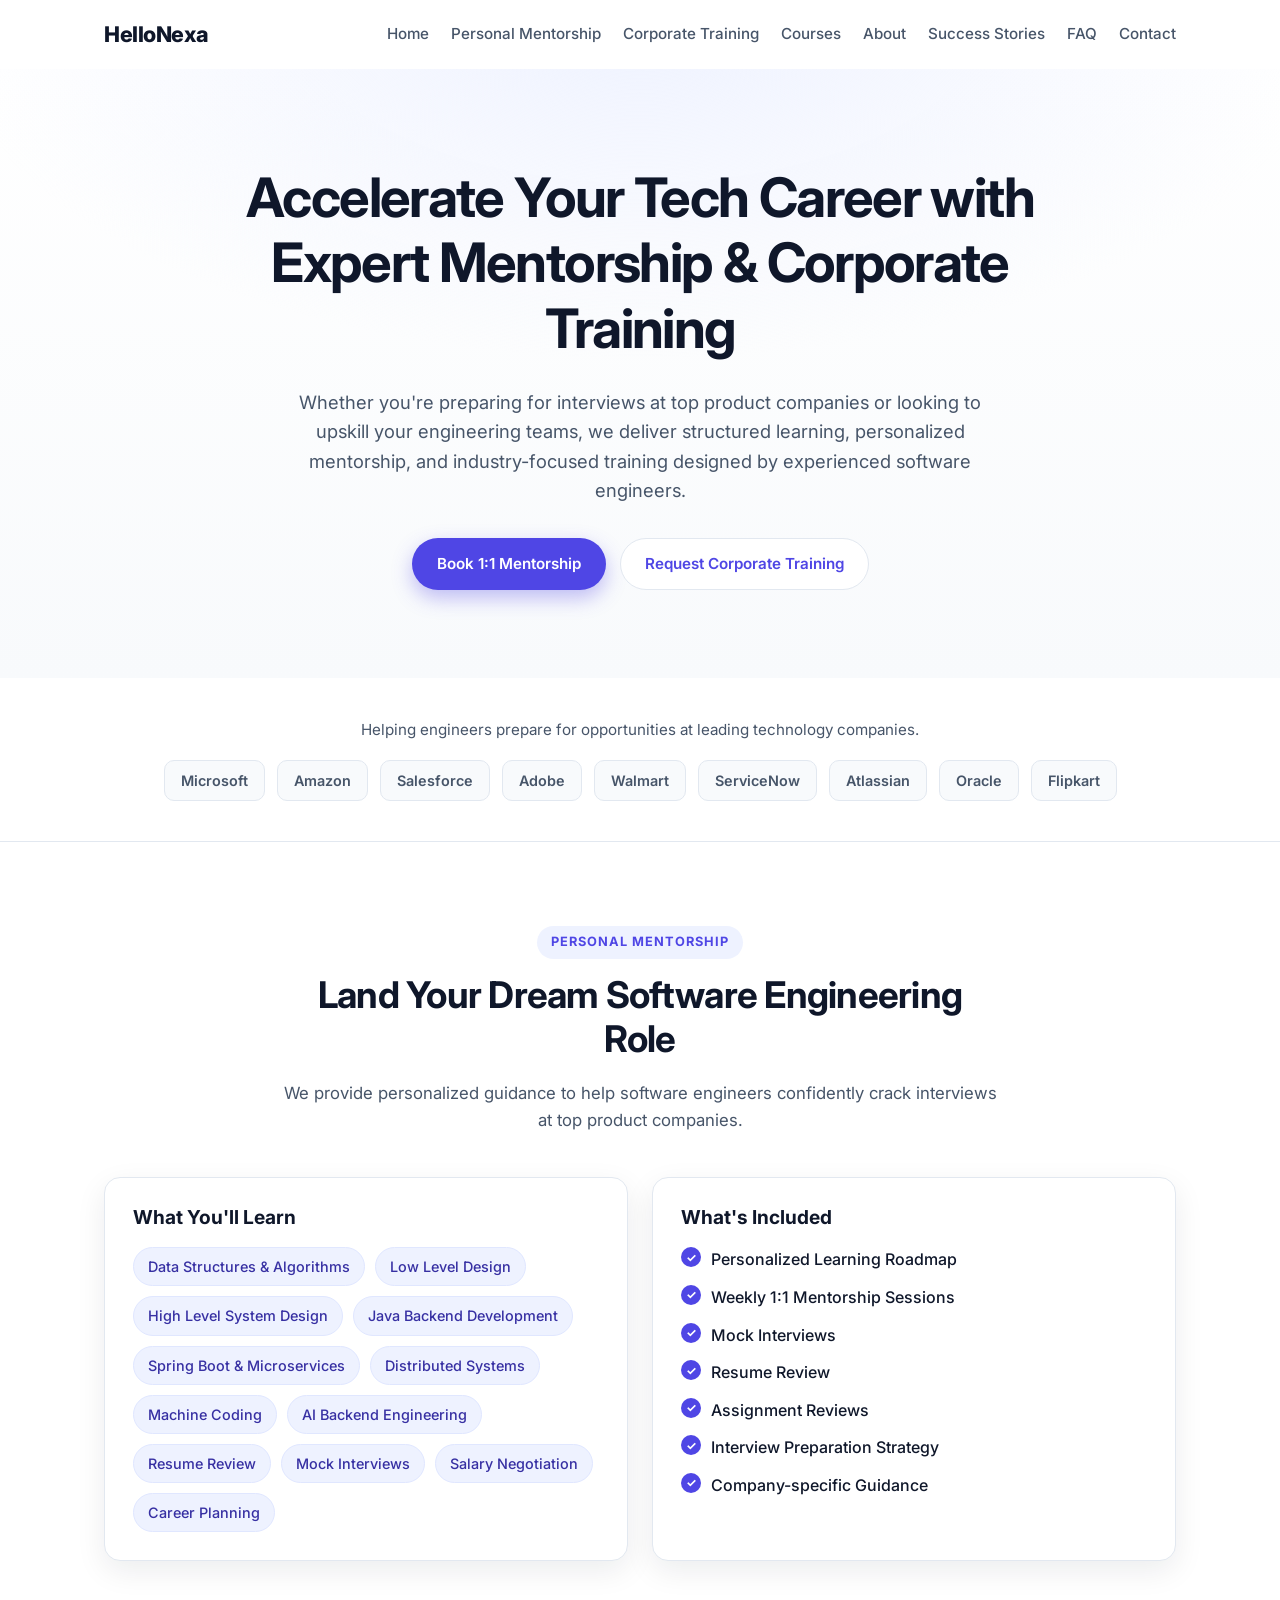
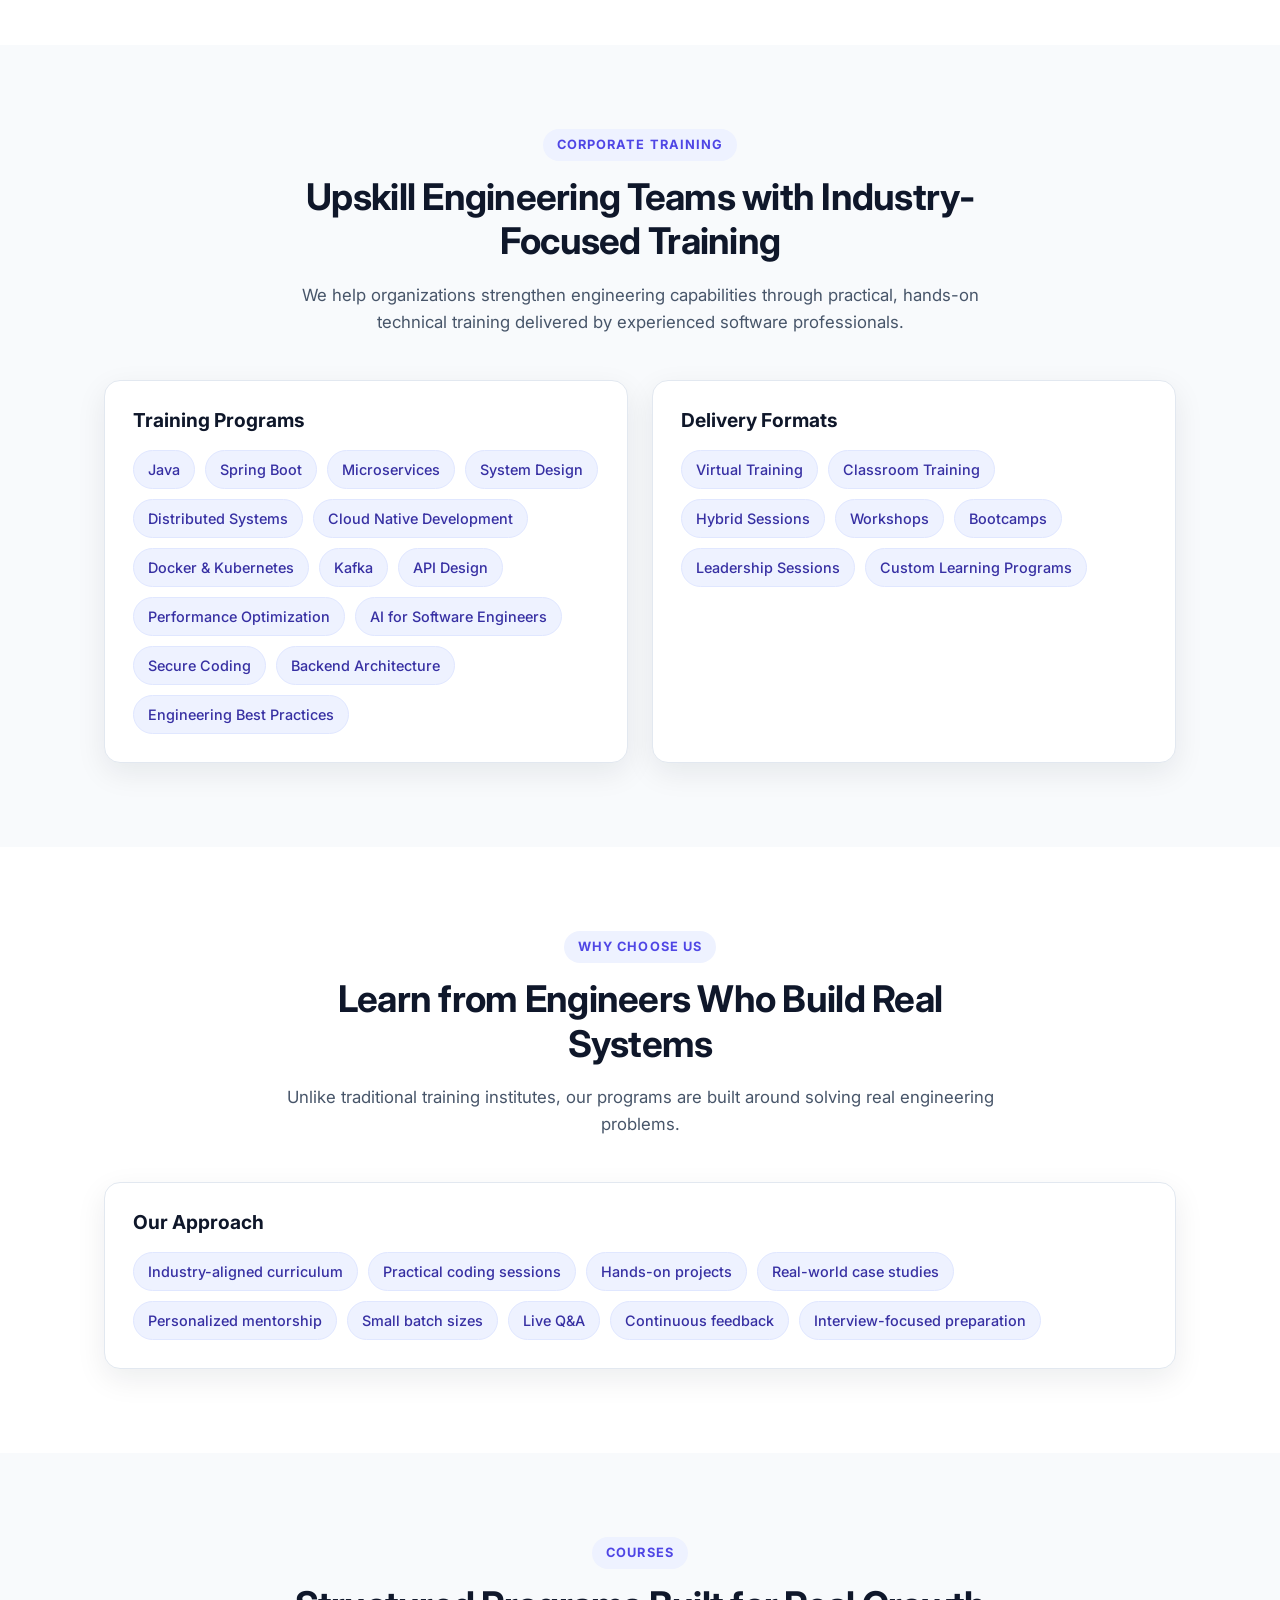
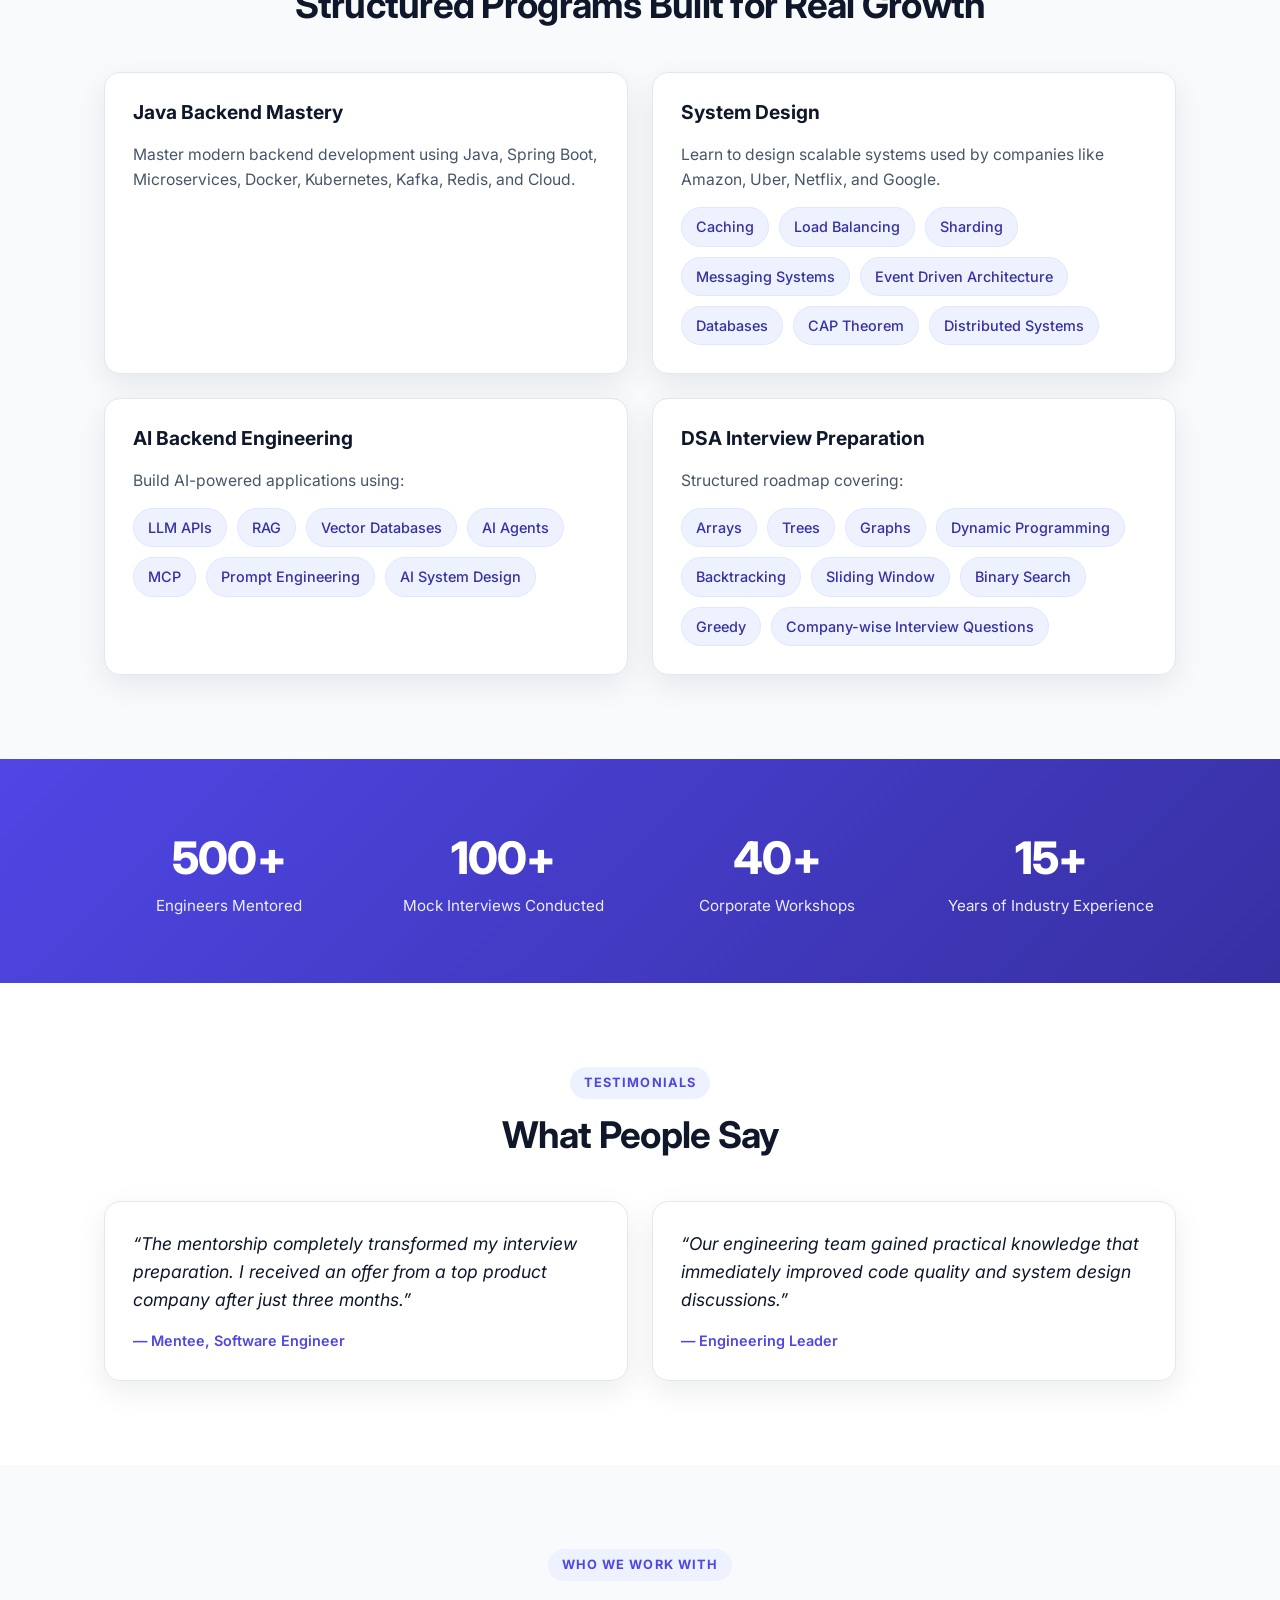
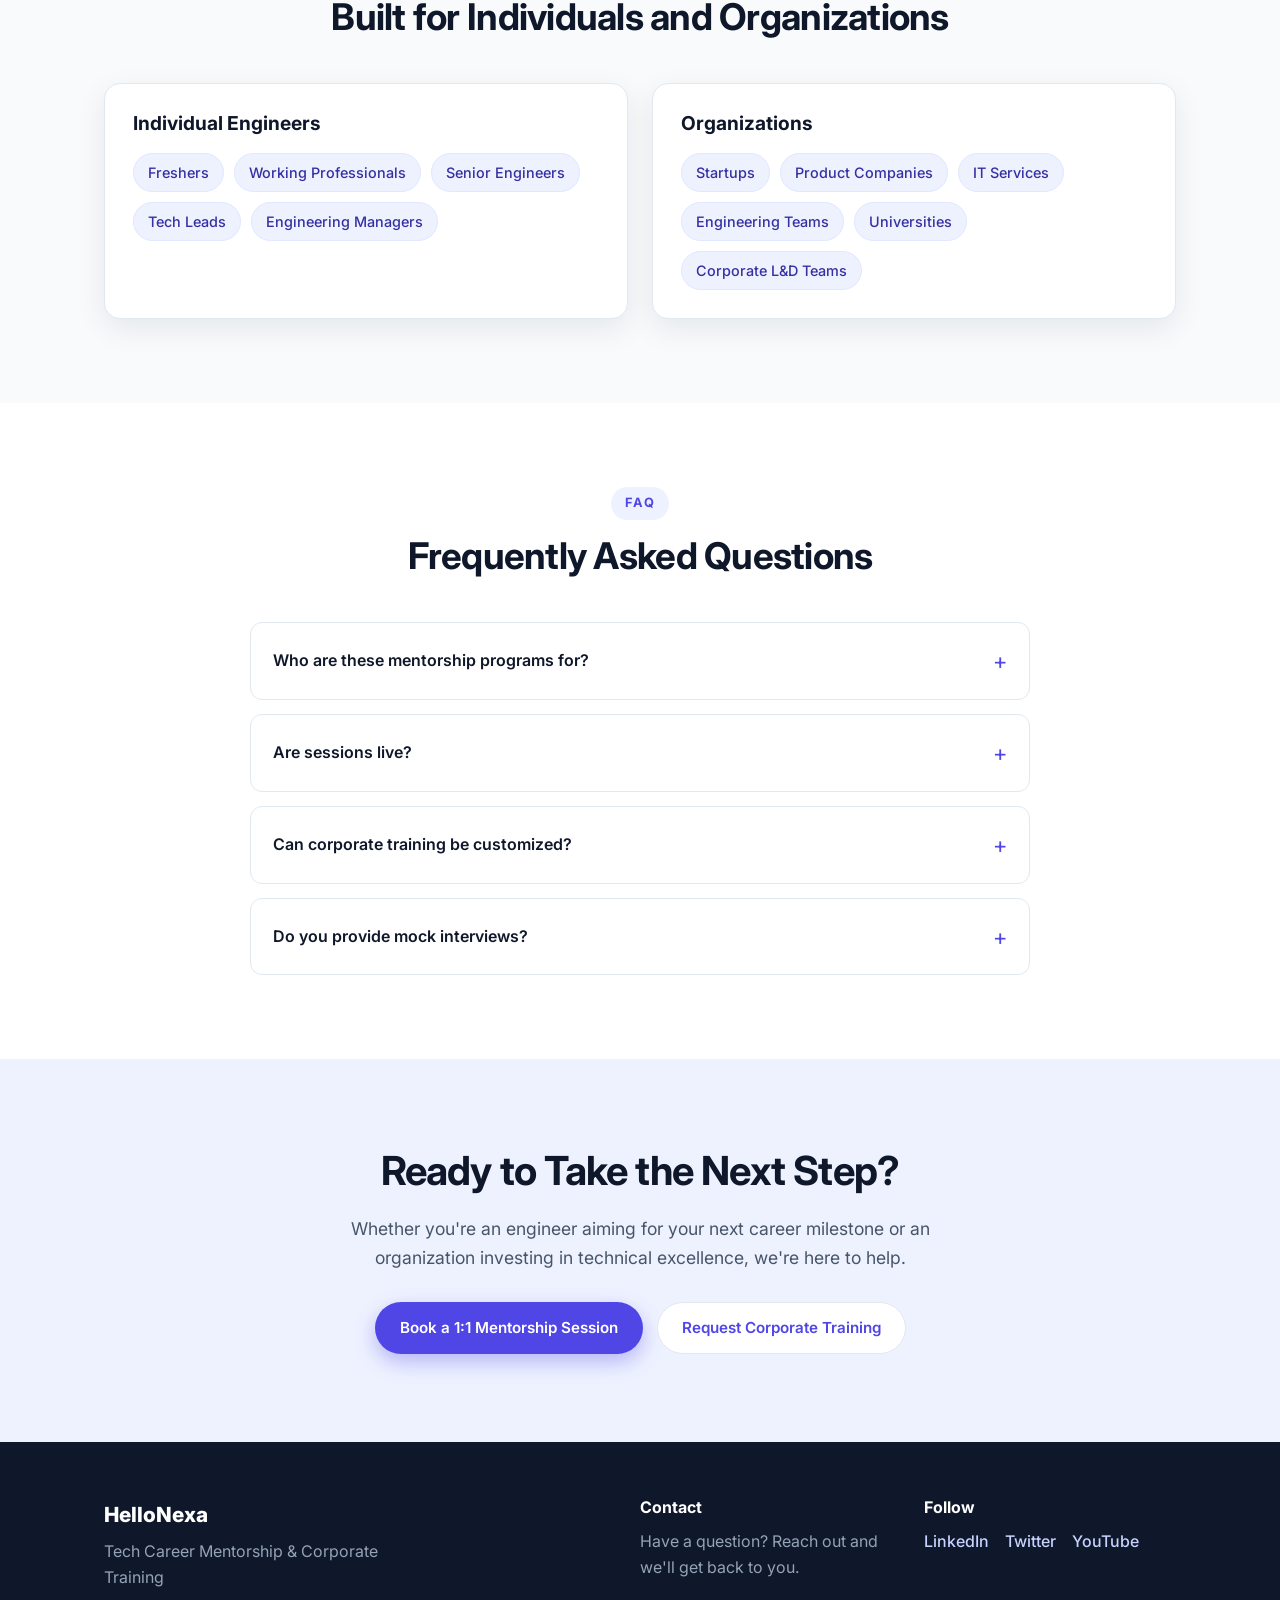
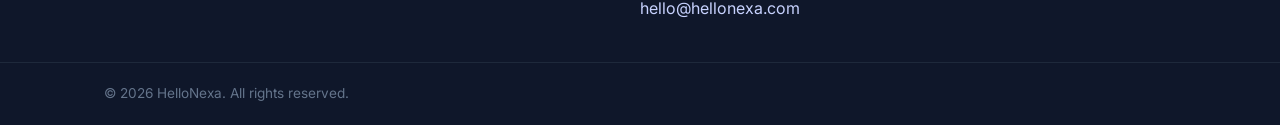
==== index.html @ 0fa72bc8 "Add HelloNexa GitHub Pages site with config-driven content Build a responsive single-page site from " ====
<!DOCTYPE html>
<html lang="en">
<head>
  <meta charset="UTF-8" />
  <meta name="viewport" content="width=device-width, initial-scale=1.0" />
  <title>HelloNexa — Tech Mentorship & Corporate Training</title>
  <meta name="description" content="Expert software engineering mentorship and industry-focused corporate training. Crack interviews at top product companies and upskill your engineering teams." />
  <link rel="preconnect" href="https://fonts.googleapis.com" />
  <link rel="preconnect" href="https://fonts.gstatic.com" crossorigin />
  <link href="https://fonts.googleapis.com/css2?family=Inter:wght@400;500;600;700;800&display=swap" rel="stylesheet" />
  <link rel="stylesheet" href="styles.css" />
</head>
<body>
  <!-- Navigation -->
  <header class="site-header" id="site-header">
    <div class="container nav-inner">
      <a href="#hero" class="brand" id="brand-name">HelloNexa</a>
      <nav class="nav-links" id="nav-links"></nav>
      <button class="nav-toggle" id="nav-toggle" aria-label="Toggle navigation">
        <span></span><span></span><span></span>
      </button>
    </div>
  </header>

  <main id="app"></main>

  <footer class="site-footer" id="site-footer"></footer>

  <script src="config.js"></script>
  <script src="script.js"></script>
</body>
</html>
---- styles.css ----
/* =============================================================================
   HelloNexa — Styles
   To change colors and fonts quickly, edit the variables in :root below.
   ========================================================================== */
:root {
  --brand:        #4f46e5;   /* primary accent */
  --brand-dark:   #3730a3;
  --brand-light:  #eef2ff;
  --ink:          #0f172a;   /* main text */
  --ink-soft:     #475569;   /* secondary text */
  --bg:           #ffffff;
  --bg-alt:       #f8fafc;   /* alternating section bg */
  --border:       #e2e8f0;
  --radius:       16px;
  --shadow:       0 10px 30px rgba(15, 23, 42, 0.08);
  --max:          1120px;
  --font:         "Inter", system-ui, -apple-system, Segoe UI, Roboto, Arial, sans-serif;
}

* { box-sizing: border-box; }
html { scroll-behavior: smooth; }
body {
  margin: 0;
  font-family: var(--font);
  color: var(--ink);
  background: var(--bg);
  line-height: 1.6;
  -webkit-font-smoothing: antialiased;
}
h1, h2, h3, h4 { line-height: 1.2; margin: 0 0 .5em; color: var(--ink); }
p { margin: 0 0 1em; color: var(--ink-soft); }
a { color: var(--brand); text-decoration: none; }

.container { width: 100%; max-width: var(--max); margin: 0 auto; padding: 0 24px; }

/* ---- Header / nav -------------------------------------------------------- */
.site-header {
  position: sticky; top: 0; z-index: 50;
  background: rgba(255, 255, 255, 0.85);
  backdrop-filter: saturate(180%) blur(12px);
  border-bottom: 1px solid transparent;
  transition: border-color .2s, box-shadow .2s;
}
.site-header.scrolled { border-bottom-color: var(--border); box-shadow: 0 4px 20px rgba(15,23,42,.05); }
.nav-inner { display: flex; align-items: center; justify-content: space-between; height: 68px; }
.brand { font-weight: 800; font-size: 1.35rem; color: var(--ink); letter-spacing: -0.02em; }
.nav-links { display: flex; gap: 22px; align-items: center; }
.nav-links a { color: var(--ink-soft); font-weight: 500; font-size: .95rem; }
.nav-links a:hover { color: var(--brand); }
.nav-toggle { display: none; background: none; border: 0; cursor: pointer; width: 40px; height: 40px; flex-direction: column; gap: 5px; justify-content: center; align-items: center; }
.nav-toggle span { width: 22px; height: 2px; background: var(--ink); border-radius: 2px; }

/* ---- Buttons ------------------------------------------------------------- */
.btn {
  display: inline-block; padding: 13px 24px; border-radius: 999px;
  font-weight: 600; font-size: .95rem; cursor: pointer; transition: transform .15s, box-shadow .2s, background .2s;
  border: 1px solid transparent;
}
.btn:hover { transform: translateY(-2px); }
.btn-primary { background: var(--brand); color: #fff; box-shadow: 0 8px 20px rgba(79,70,229,.35); }
.btn-primary:hover { background: var(--brand-dark); }
.btn-secondary { background: #fff; color: var(--brand); border-color: var(--border); }
.btn-secondary:hover { border-color: var(--brand); }
.btn-row { display: flex; gap: 14px; flex-wrap: wrap; }
.btn-row.center { justify-content: center; }

/* ---- Sections ------------------------------------------------------------ */
.section { padding: 84px 0; }
.section.alt { background: var(--bg-alt); }
.section-head { max-width: 720px; margin: 0 auto 44px; text-align: center; }
.eyebrow {
  display: inline-block; font-size: .8rem; font-weight: 700; letter-spacing: .08em;
  text-transform: uppercase; color: var(--brand); background: var(--brand-light);
  padding: 6px 14px; border-radius: 999px; margin-bottom: 14px;
}
.section-head h2 { font-size: clamp(1.6rem, 3.5vw, 2.3rem); letter-spacing: -0.02em; }
.section-desc { font-size: 1.05rem; }

/* ---- Hero ---------------------------------------------------------------- */
.hero {
  padding: 96px 0 88px;
  background:
    radial-gradient(1000px 500px at 50% -10%, var(--brand-light), transparent 70%),
    linear-gradient(180deg, #fff, var(--bg-alt));
}
.hero-inner { max-width: 860px; margin: 0 auto; text-align: center; }
.hero-title { font-size: clamp(2rem, 5.5vw, 3.4rem); letter-spacing: -0.03em; }
.hero-sub { font-size: 1.15rem; max-width: 720px; margin: 0 auto 32px; }
.hero .btn-row { justify-content: center; }

/* ---- Trusted by ---------------------------------------------------------- */
.trusted { padding: 40px 0; border-bottom: 1px solid var(--border); background: #fff; text-align: center; }
.trusted-text { font-size: .95rem; margin-bottom: 18px; }
.logo-row { display: flex; flex-wrap: wrap; gap: 12px; justify-content: center; }
.logo-pill {
  font-weight: 600; font-size: .9rem; color: var(--ink-soft);
  background: var(--bg-alt); border: 1px solid var(--border);
  padding: 8px 16px; border-radius: 10px;
}

/* ---- Cards & grids ------------------------------------------------------- */
.two-col { display: grid; grid-template-columns: 1fr 1fr; gap: 24px; }
.course-grid { display: grid; grid-template-columns: 1fr 1fr; gap: 24px; }
.card {
  background: #fff; border: 1px solid var(--border); border-radius: var(--radius);
  padding: 28px; box-shadow: var(--shadow);
}
.card h3 { font-size: 1.2rem; margin-bottom: 18px; }
.course-card p { font-size: .98rem; }

/* ---- Chip lists ---------------------------------------------------------- */
.chips { list-style: none; padding: 0; margin: 0; display: flex; flex-wrap: wrap; gap: 10px; }
.chip {
  font-size: .9rem; font-weight: 500; color: var(--brand-dark);
  background: var(--brand-light); border: 1px solid #e0e7ff;
  padding: 7px 14px; border-radius: 999px;
}

/* ---- Check lists --------------------------------------------------------- */
.checklist { list-style: none; padding: 0; margin: 0; display: grid; gap: 12px; }
.checklist li { position: relative; padding-left: 30px; color: var(--ink); font-weight: 500; }
.checklist li::before {
  content: "✓"; position: absolute; left: 0; top: 0;
  width: 20px; height: 20px; border-radius: 50%;
  background: var(--brand); color: #fff; font-size: .75rem;
  display: flex; align-items: center; justify-content: center; font-weight: 700;
}

/* ---- Metrics ------------------------------------------------------------- */
.metrics { padding: 64px 0; background: linear-gradient(135deg, var(--brand), var(--brand-dark)); color: #fff; }
.metrics-grid { display: grid; grid-template-columns: repeat(4, 1fr); gap: 24px; text-align: center; }
.metric-value { font-size: clamp(2rem, 5vw, 2.8rem); font-weight: 800; letter-spacing: -0.02em; }
.metric-label { font-size: .95rem; opacity: .9; }

/* ---- Testimonials -------------------------------------------------------- */
.quote-card { margin: 0; }
.quote-card blockquote { margin: 0 0 14px; font-size: 1.1rem; color: var(--ink); font-style: italic; }
.quote-card figcaption { font-weight: 600; color: var(--brand); font-size: .9rem; }

/* ---- FAQ ----------------------------------------------------------------- */
.faq-list { max-width: 780px; margin: 0 auto; display: grid; gap: 14px; }
.faq-item {
  background: #fff; border: 1px solid var(--border); border-radius: 12px; padding: 4px 22px;
}
.faq-item summary {
  cursor: pointer; font-weight: 600; padding: 16px 0; list-style: none;
  display: flex; justify-content: space-between; align-items: center; color: var(--ink);
}
.faq-item summary::after { content: "+"; font-size: 1.4rem; color: var(--brand); font-weight: 400; }
.faq-item[open] summary::after { content: "\2013"; }
.faq-item p { padding-bottom: 18px; margin: 0; }

/* ---- Final CTA ----------------------------------------------------------- */
.final-cta { padding: 88px 0; background: var(--brand-light); text-align: center; }
.final-cta-inner { max-width: 720px; margin: 0 auto; }
.final-cta h2 { font-size: clamp(1.7rem, 4vw, 2.5rem); letter-spacing: -0.02em; }
.final-cta p { font-size: 1.1rem; margin-bottom: 30px; }

/* ---- Footer -------------------------------------------------------------- */
.site-footer { background: var(--ink); color: #cbd5e1; padding-top: 56px; }
.footer-inner { display: grid; grid-template-columns: 2fr 1fr 1fr; gap: 32px; padding-bottom: 40px; }
.footer-brand { font-size: 1.3rem; font-weight: 800; color: #fff; margin-bottom: 8px; }
.footer-tagline { color: #94a3b8; max-width: 320px; }
.footer-col h4 { color: #fff; font-size: 1rem; margin-bottom: 12px; }
.footer-col p { color: #94a3b8; }
.footer-link { color: #c7d2fe; }
.social-row { display: flex; gap: 16px; }
.social-link { color: #c7d2fe; font-weight: 500; }
.footer-bar { border-top: 1px solid #1e293b; padding: 20px 0; font-size: .85rem; color: #64748b; }

/* ---- Responsive ---------------------------------------------------------- */
@media (max-width: 860px) {
  .nav-links {
    position: fixed; top: 68px; left: 0; right: 0;
    background: #fff; border-bottom: 1px solid var(--border);
    flex-direction: column; align-items: flex-start; gap: 0; padding: 8px 24px 16px;
    transform: translateY(-120%); transition: transform .25s; box-shadow: var(--shadow);
  }
  .nav-links.open { transform: translateY(0); }
  .nav-links a { width: 100%; padding: 12px 0; border-bottom: 1px solid var(--border); }
  .nav-toggle { display: flex; }
  .two-col, .course-grid { grid-template-columns: 1fr; }
  .metrics-grid { grid-template-columns: repeat(2, 1fr); }
  .footer-inner { grid-template-columns: 1fr; }
}
@media (max-width: 420px) {
  .metrics-grid { grid-template-columns: 1fr; }
}
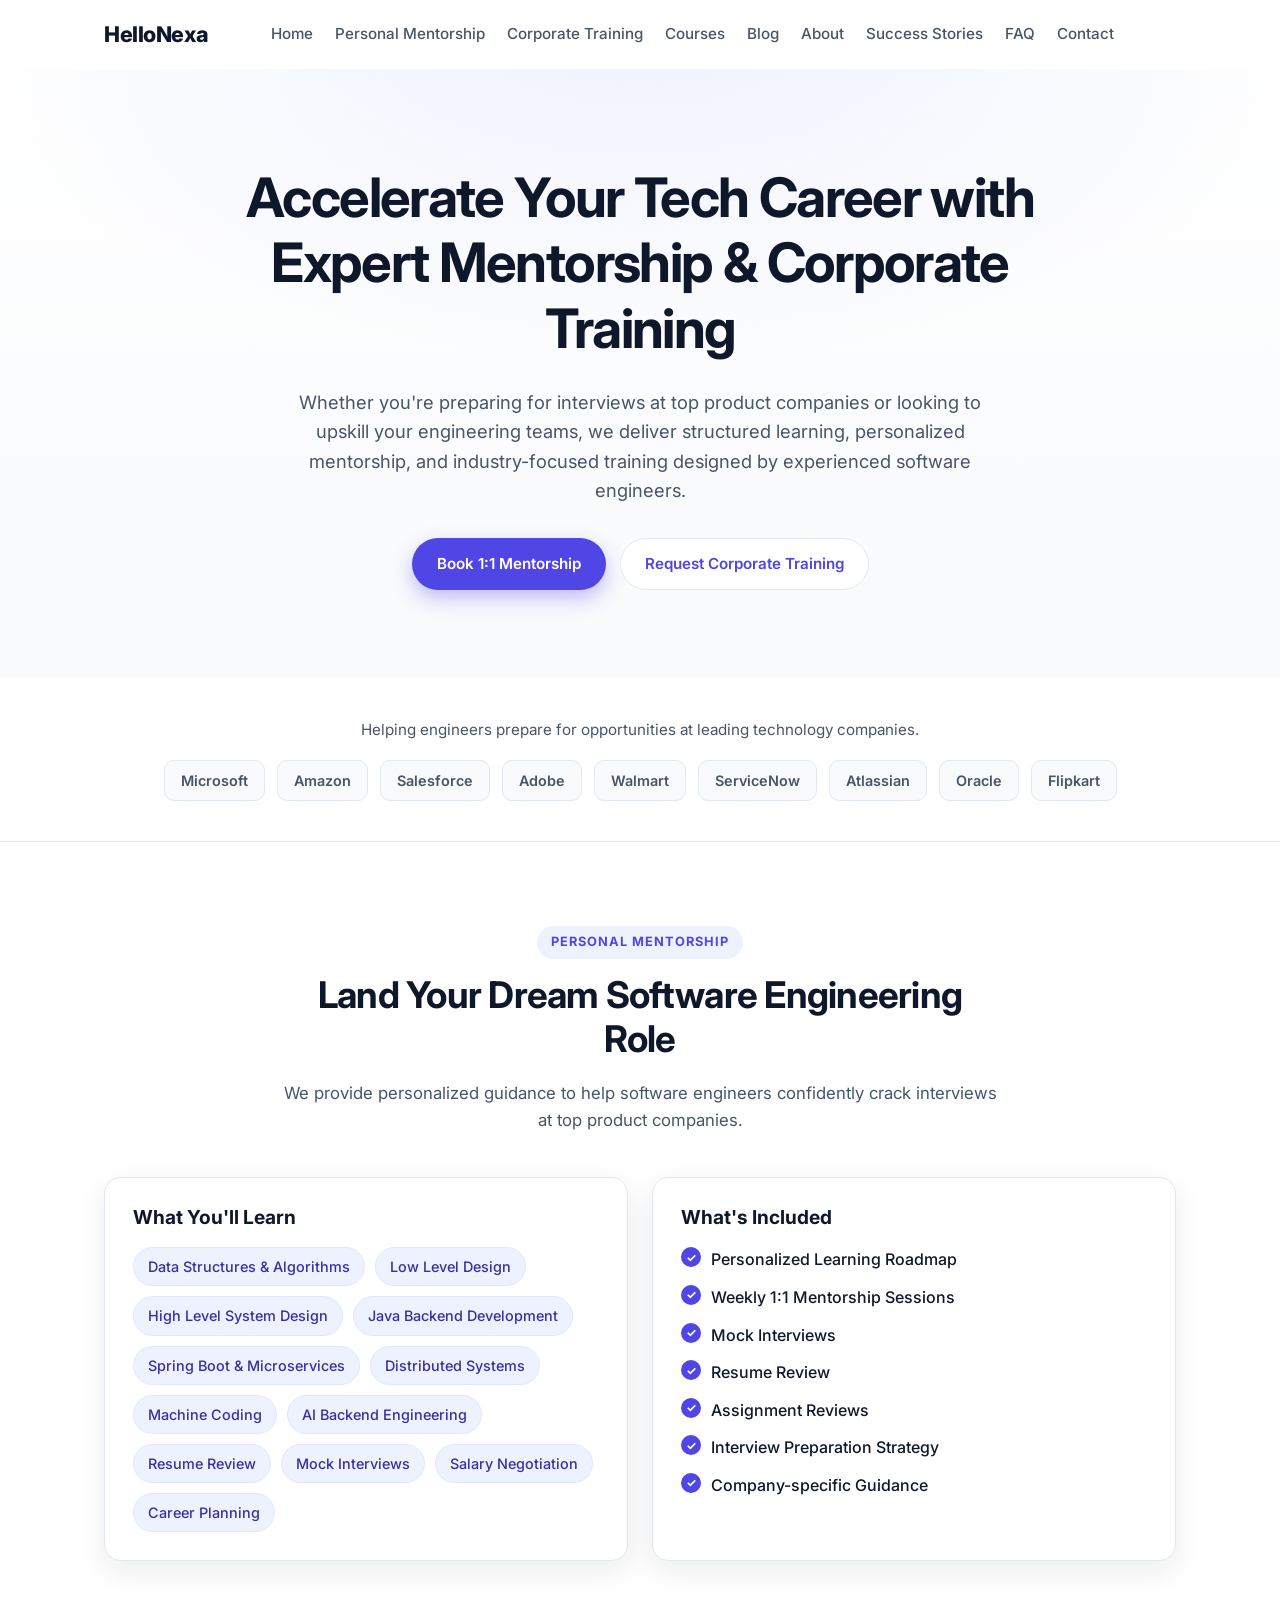
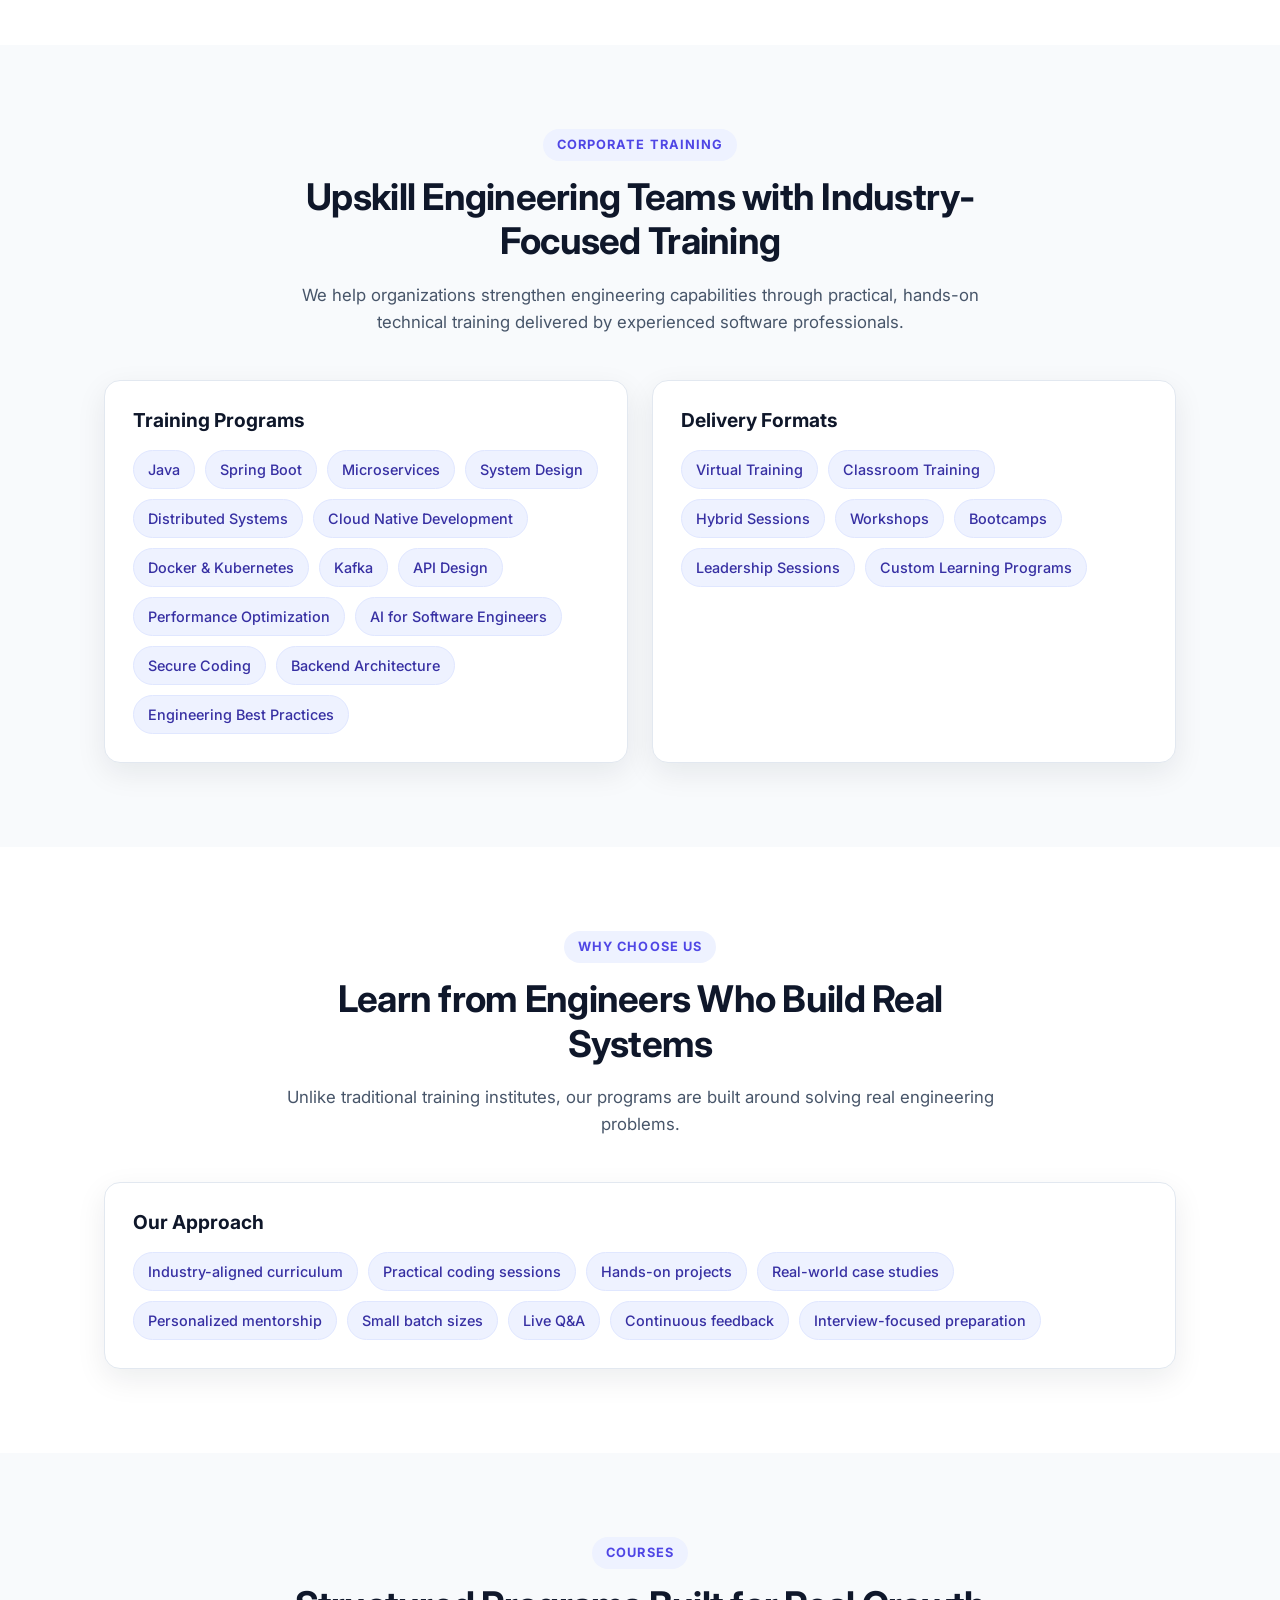
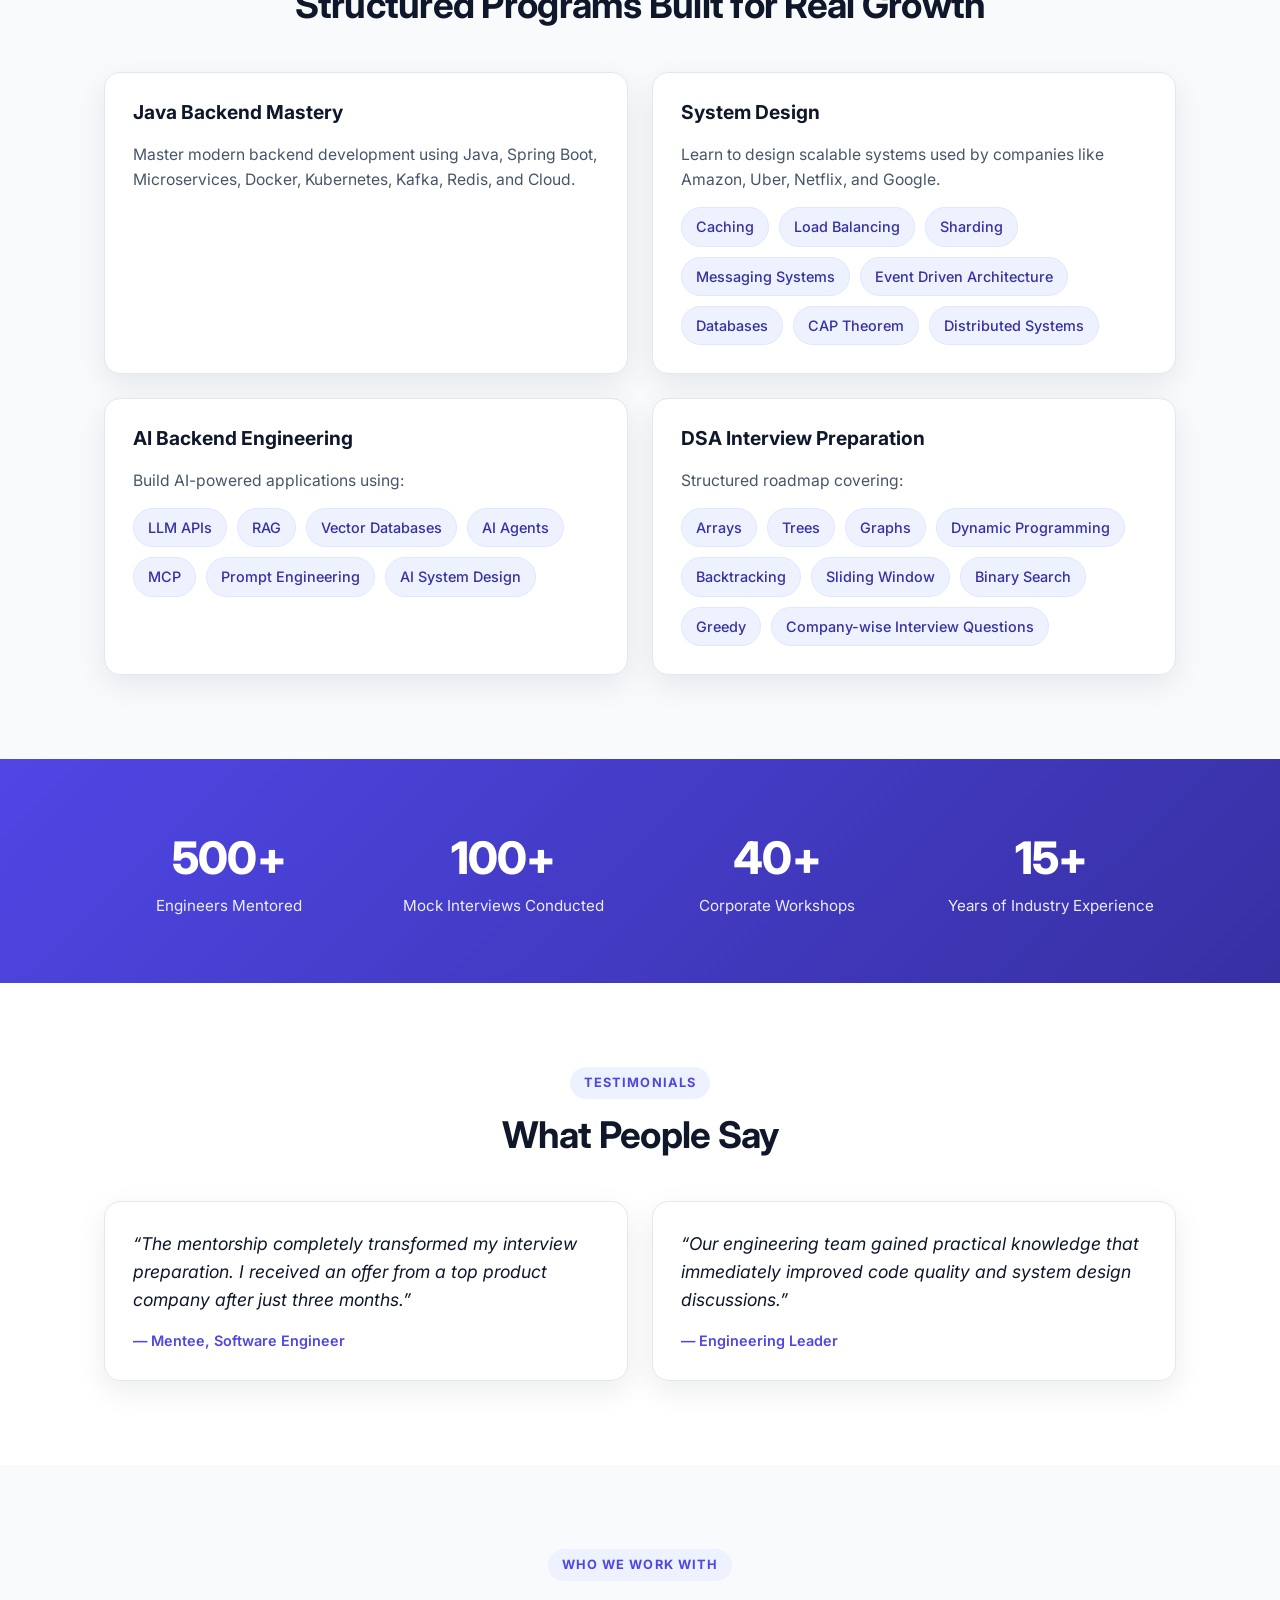
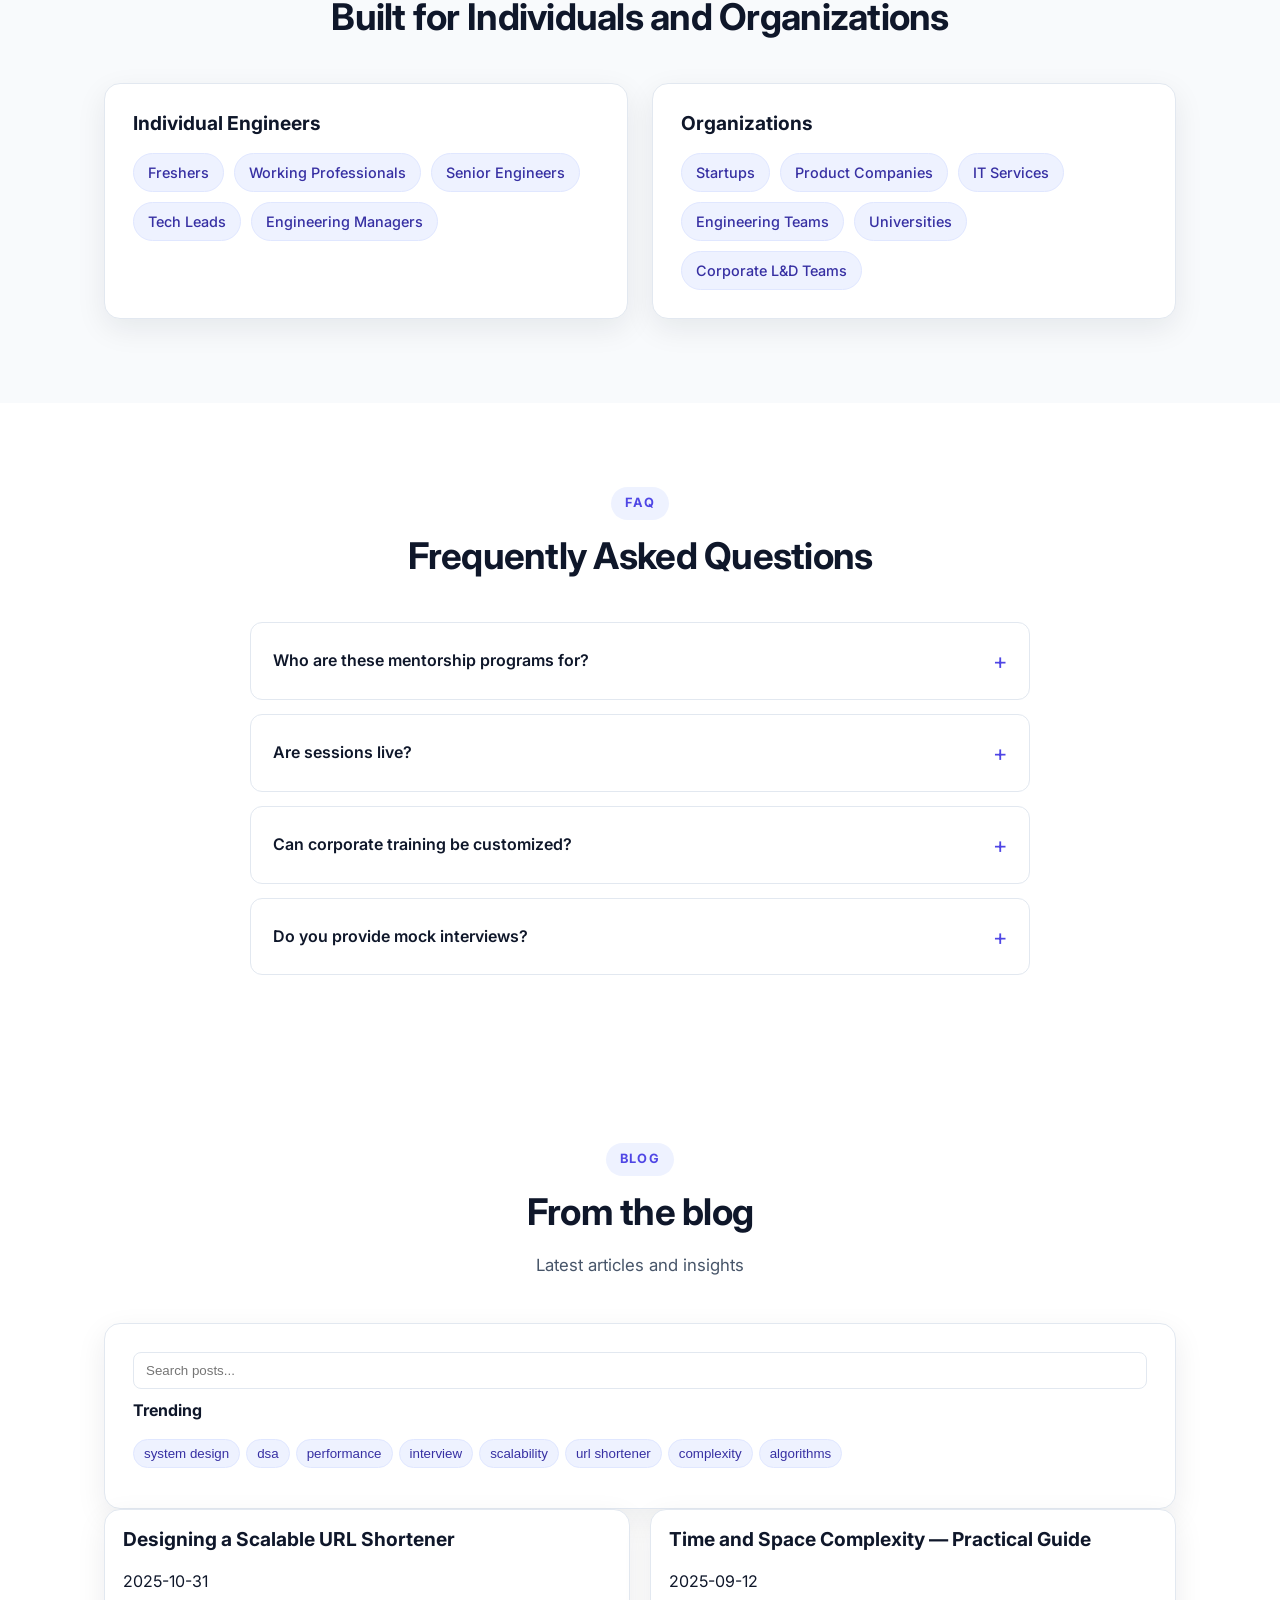
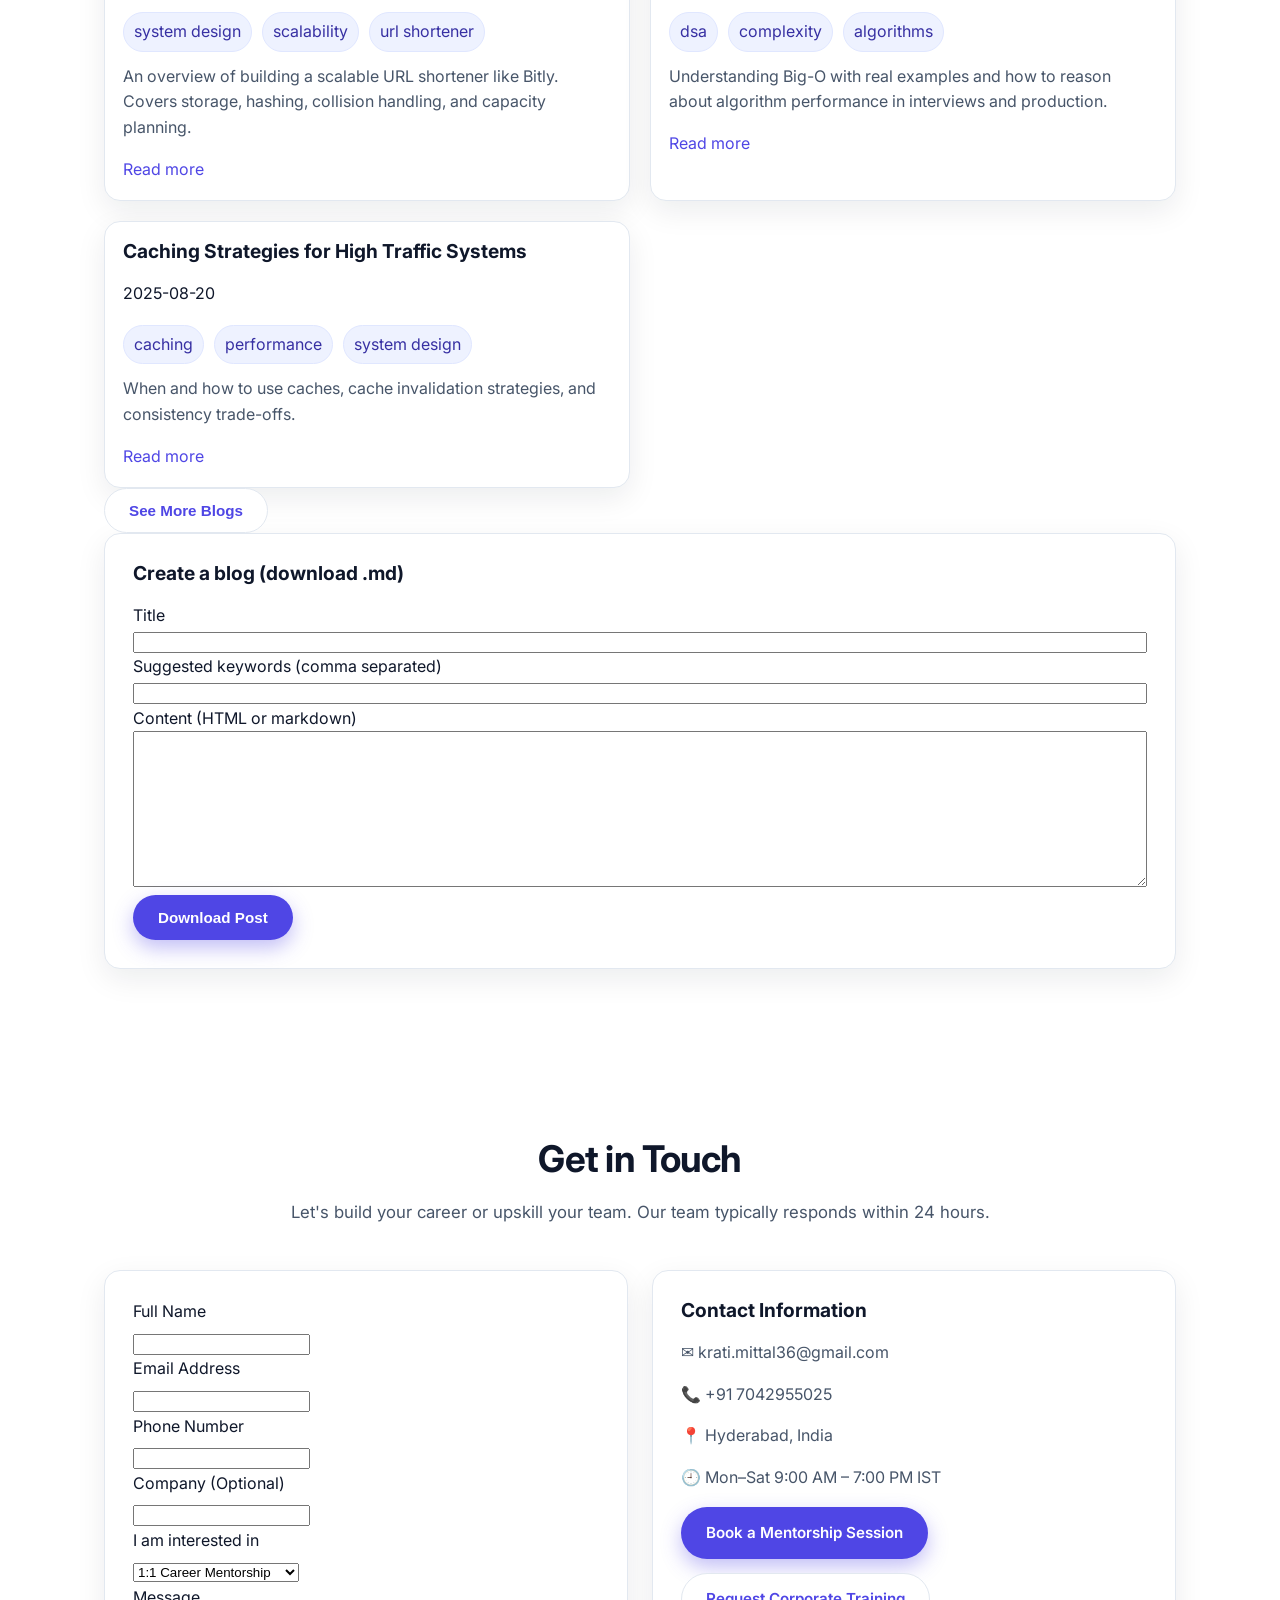
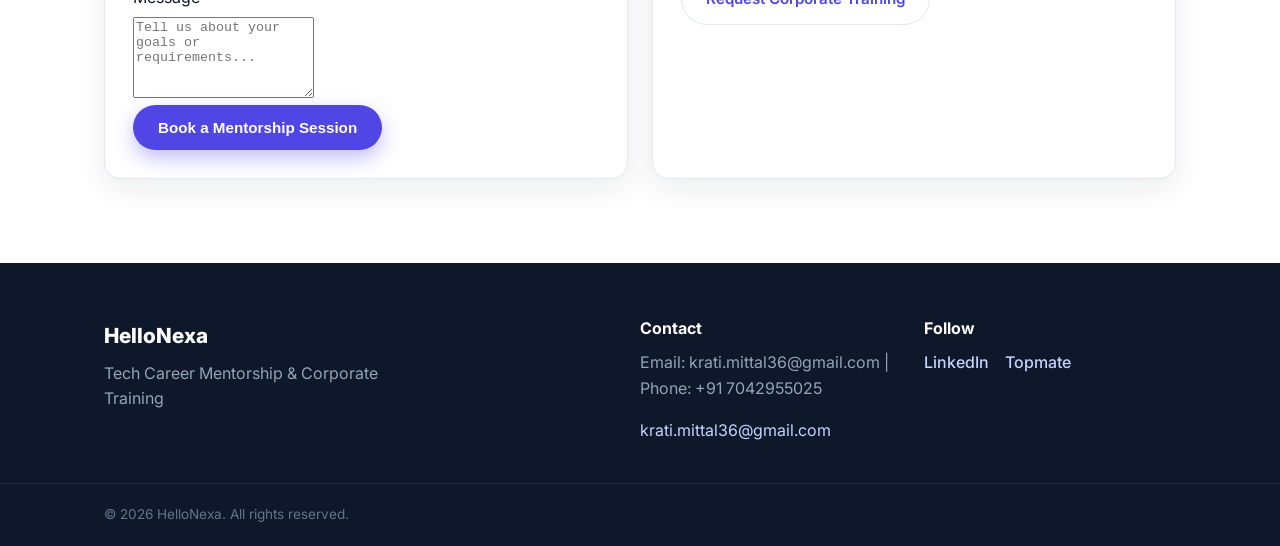
==== commit 6751bfe8: "Add Google Sign-In + show 3 blogs on home with See More button Co-authored-by: Copilot App <22355621" ====
--- a/index.html
+++ b/index.html
@@ -27,6 +27,7 @@
   <footer class="site-footer" id="site-footer"></footer>
 
   <script src="config.js"></script>
+  <script src="https://accounts.google.com/gsi/client" async defer></script>
   <script src="script.js"></script>
 </body>
 </html>
--- a/styles.css
+++ b/styles.css
@@ -186,3 +186,12 @@
 @media (max-width: 420px) {
   .metrics-grid { grid-template-columns: 1fr; }
 }
+
+/* ---- Blog styles ------------------------------------------------------- */
+.blog-list { display: grid; grid-template-columns: repeat(2, 1fr); gap: 20px; }
+.blog-post-content img { max-width: 100%; height: auto; }
+.search-input { padding: 10px 12px; width: 100%; border: 1px solid var(--border); border-radius: 8px; margin-bottom: 12px; }
+.tag { display: inline-block; padding: 6px 10px; background: var(--brand-light); color: var(--brand-dark); border-radius: 999px; margin: 6px 6px 0 0; border: 1px solid #e0e7ff; cursor: pointer; }
+.tag-row { margin: 12px 0; }
+#blog-list-wrap .card { padding: 18px; }
+@media (max-width: 860px) { .blog-list { grid-template-columns: 1fr; } }
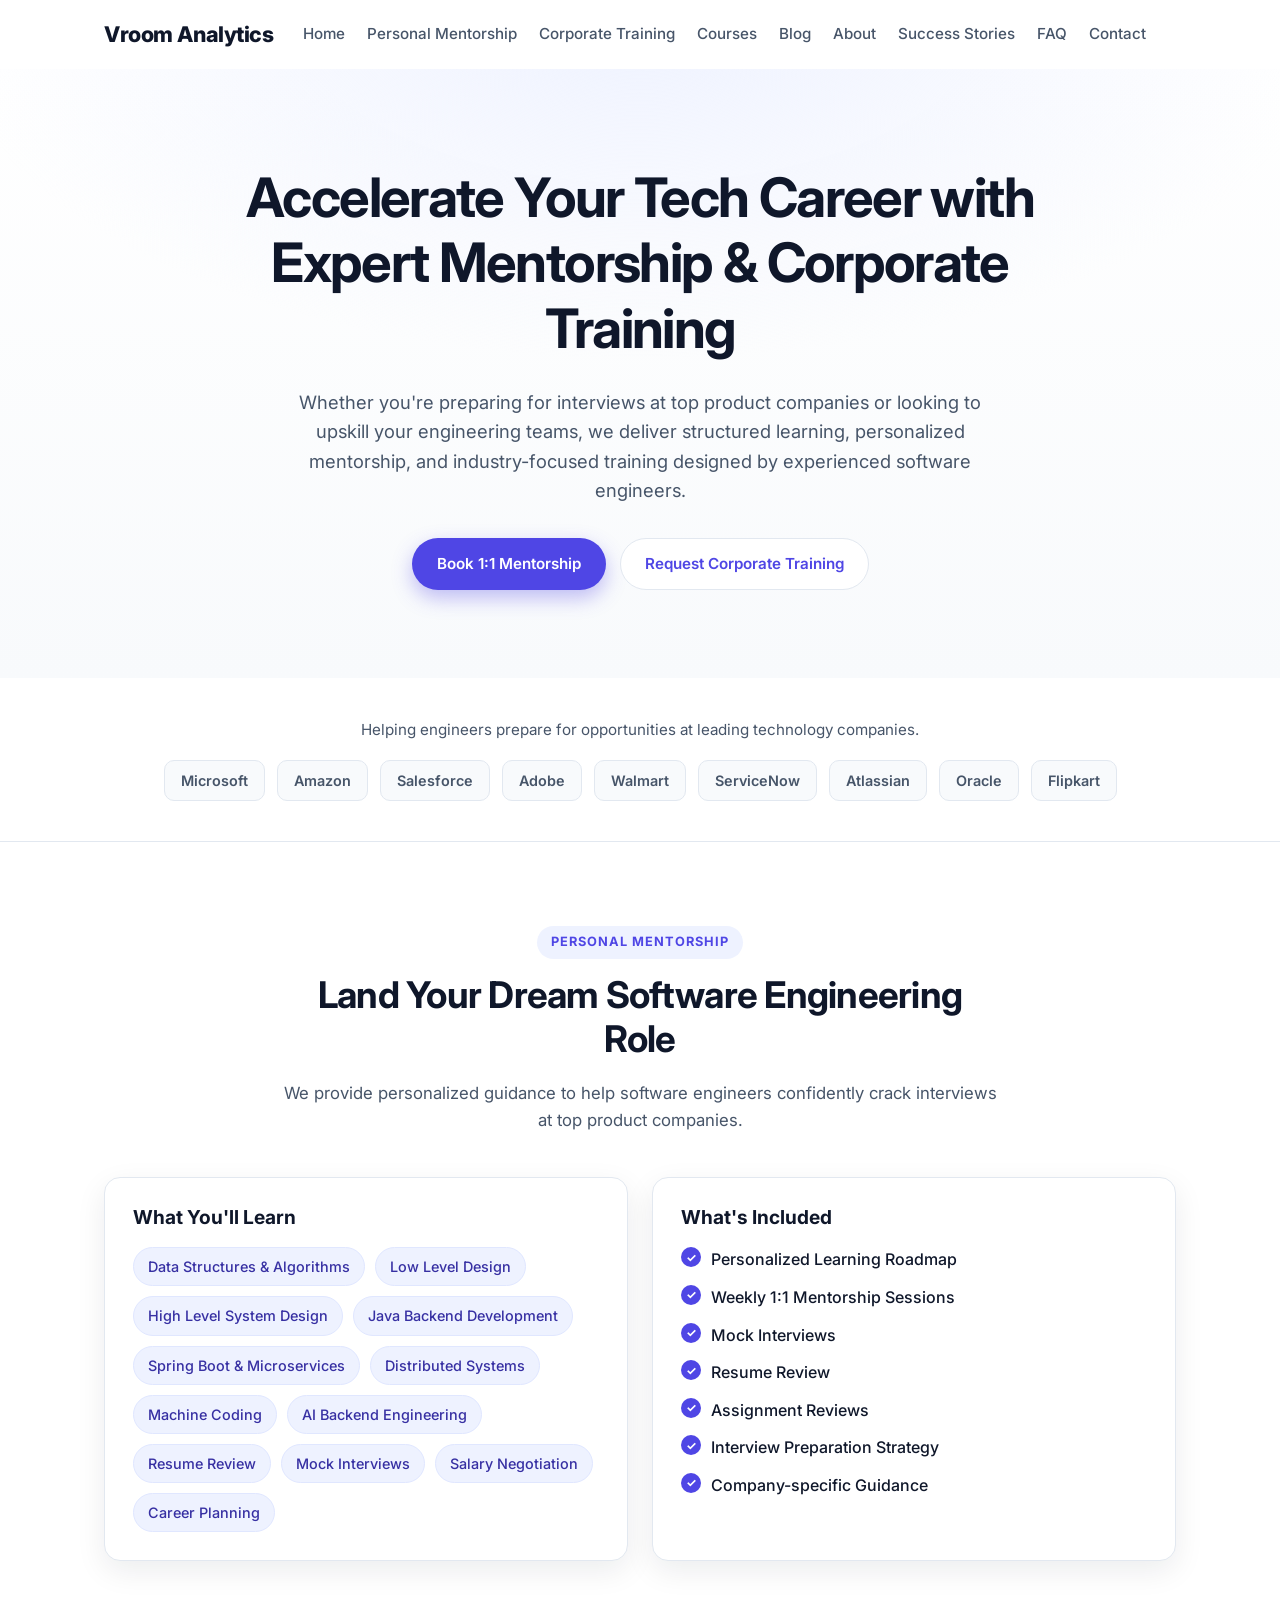
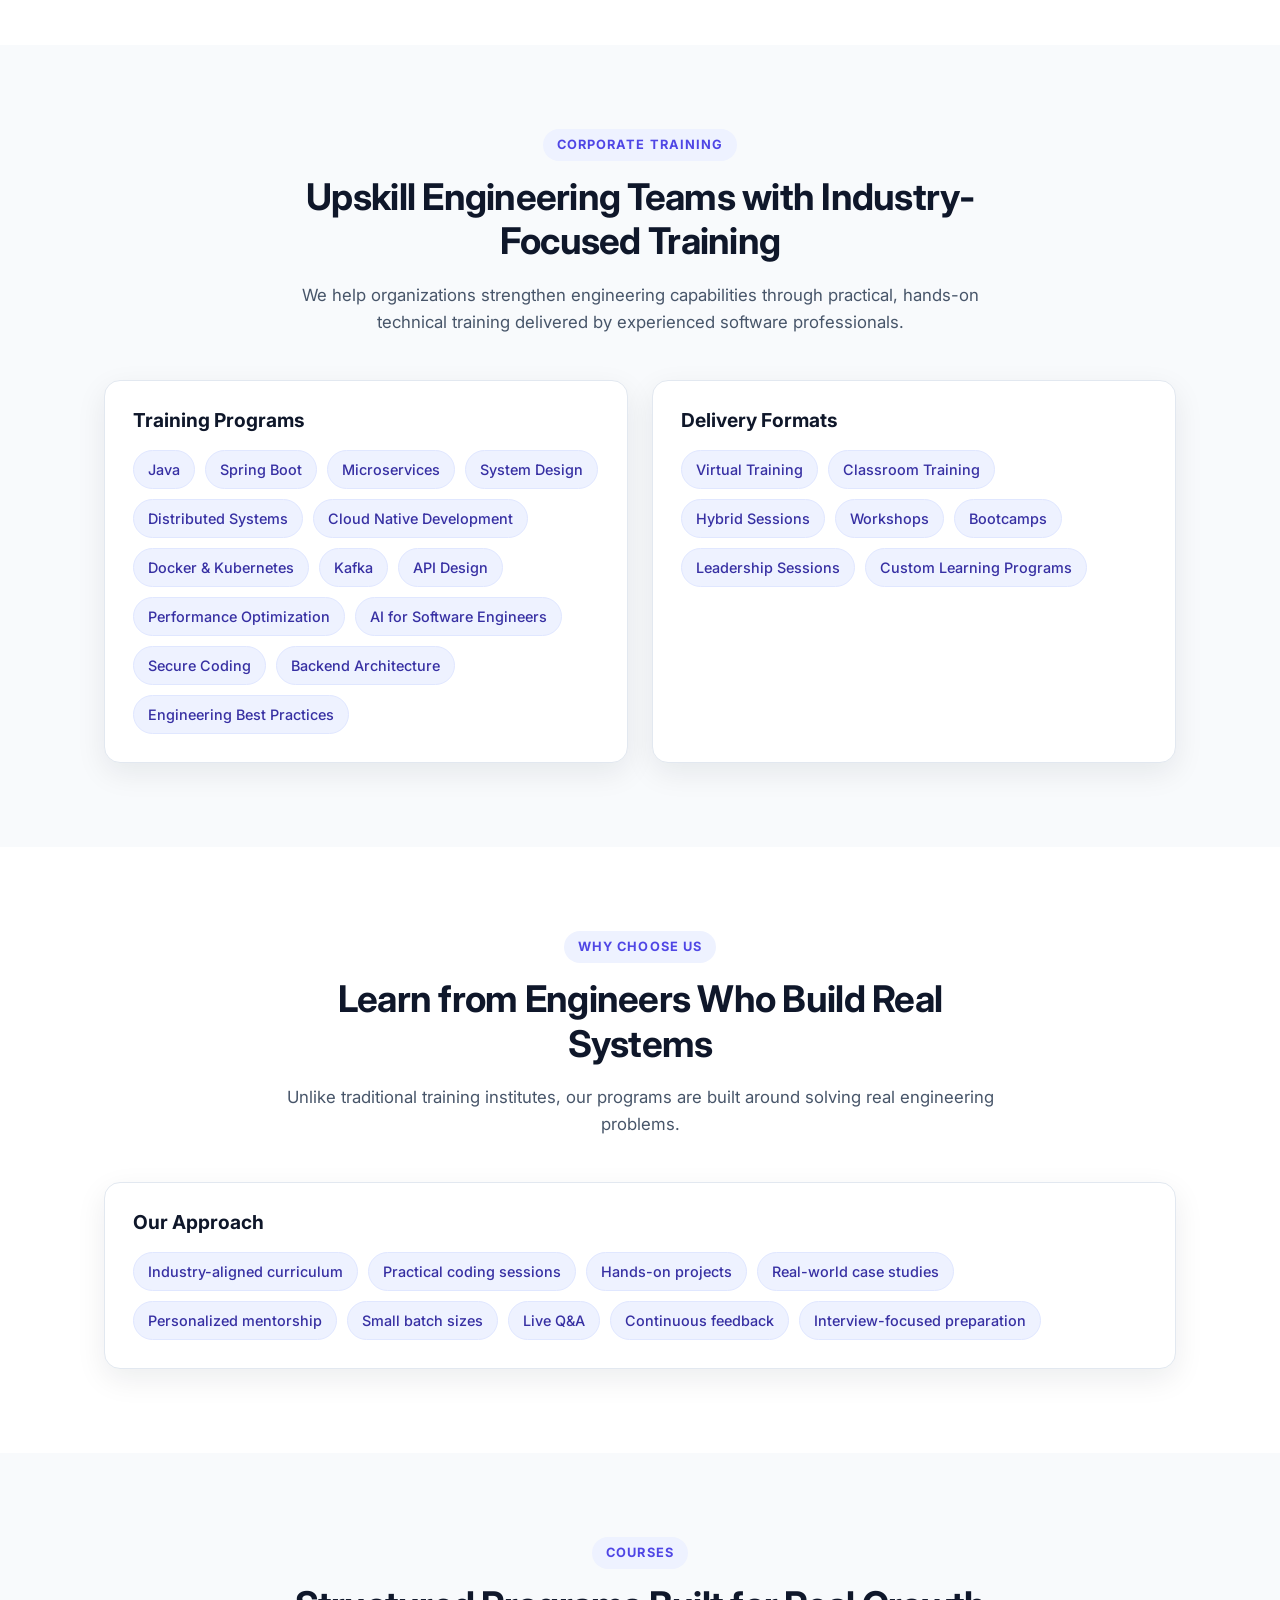
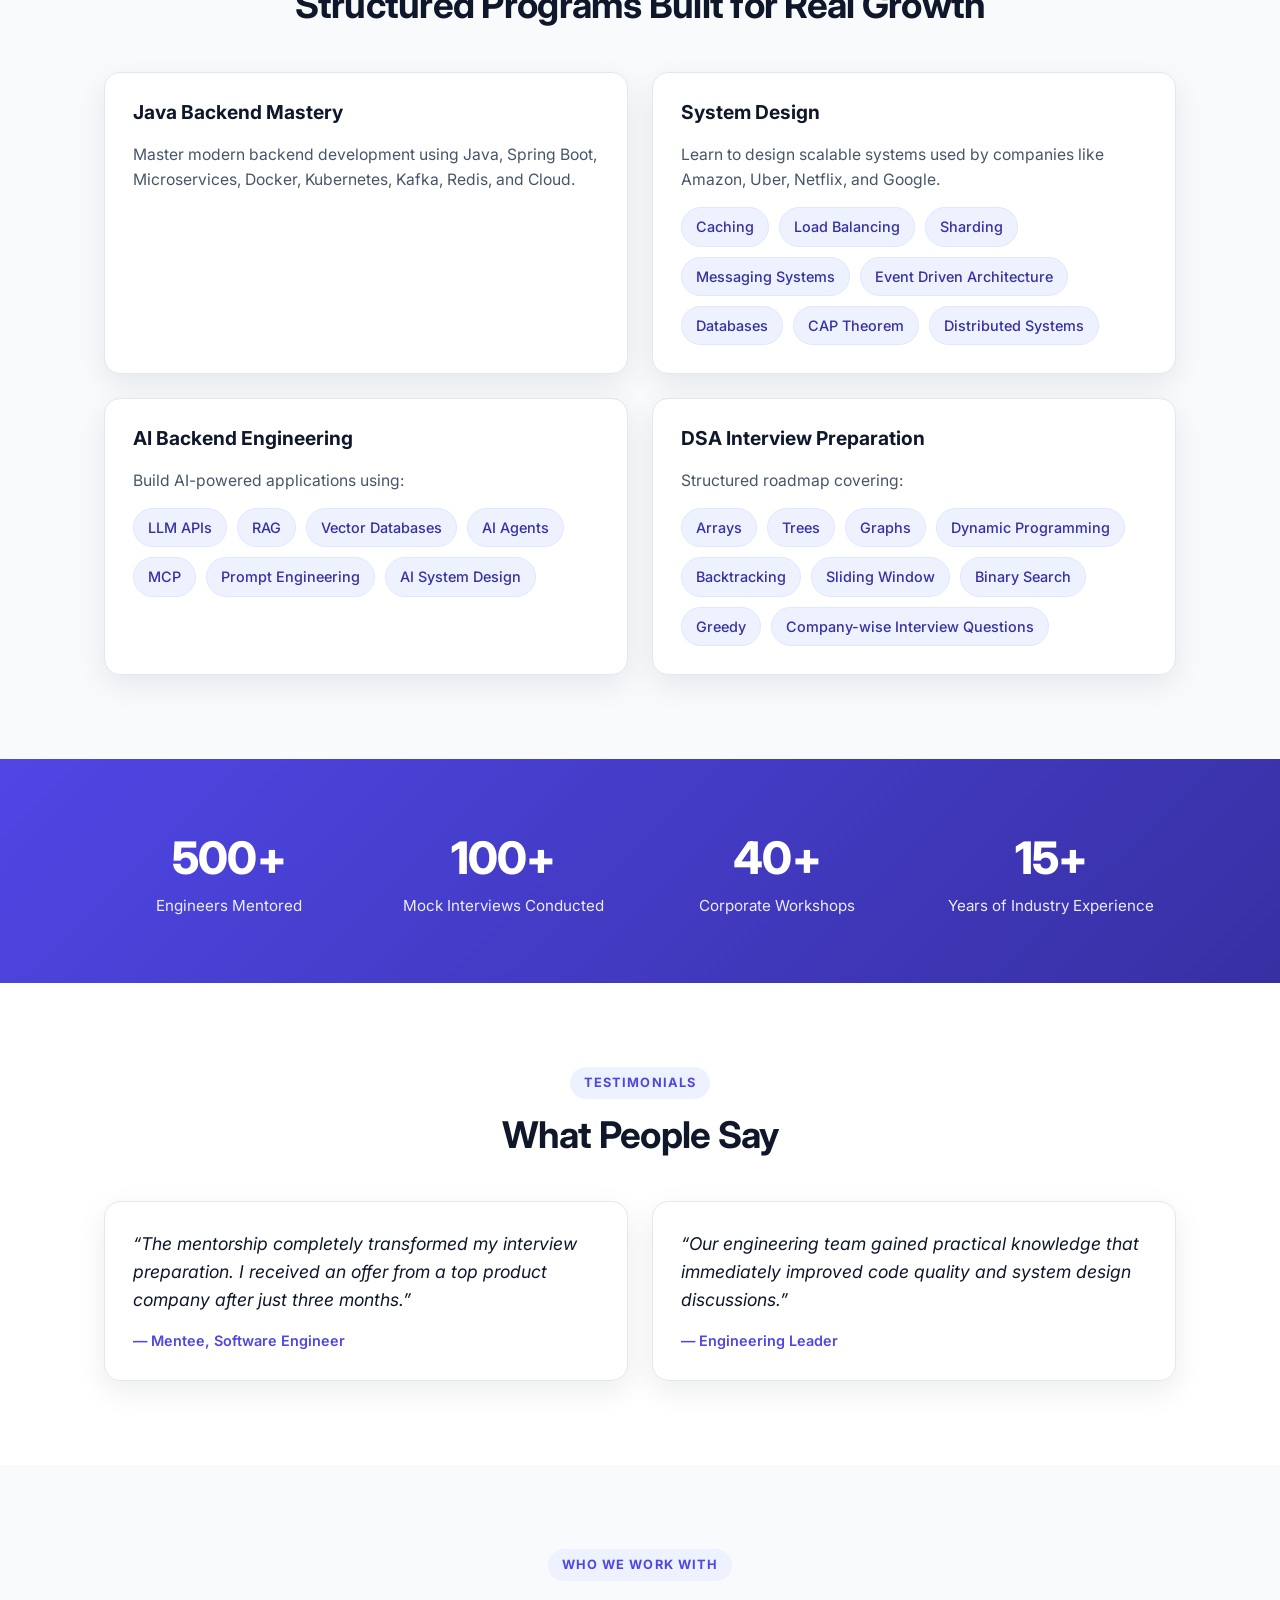
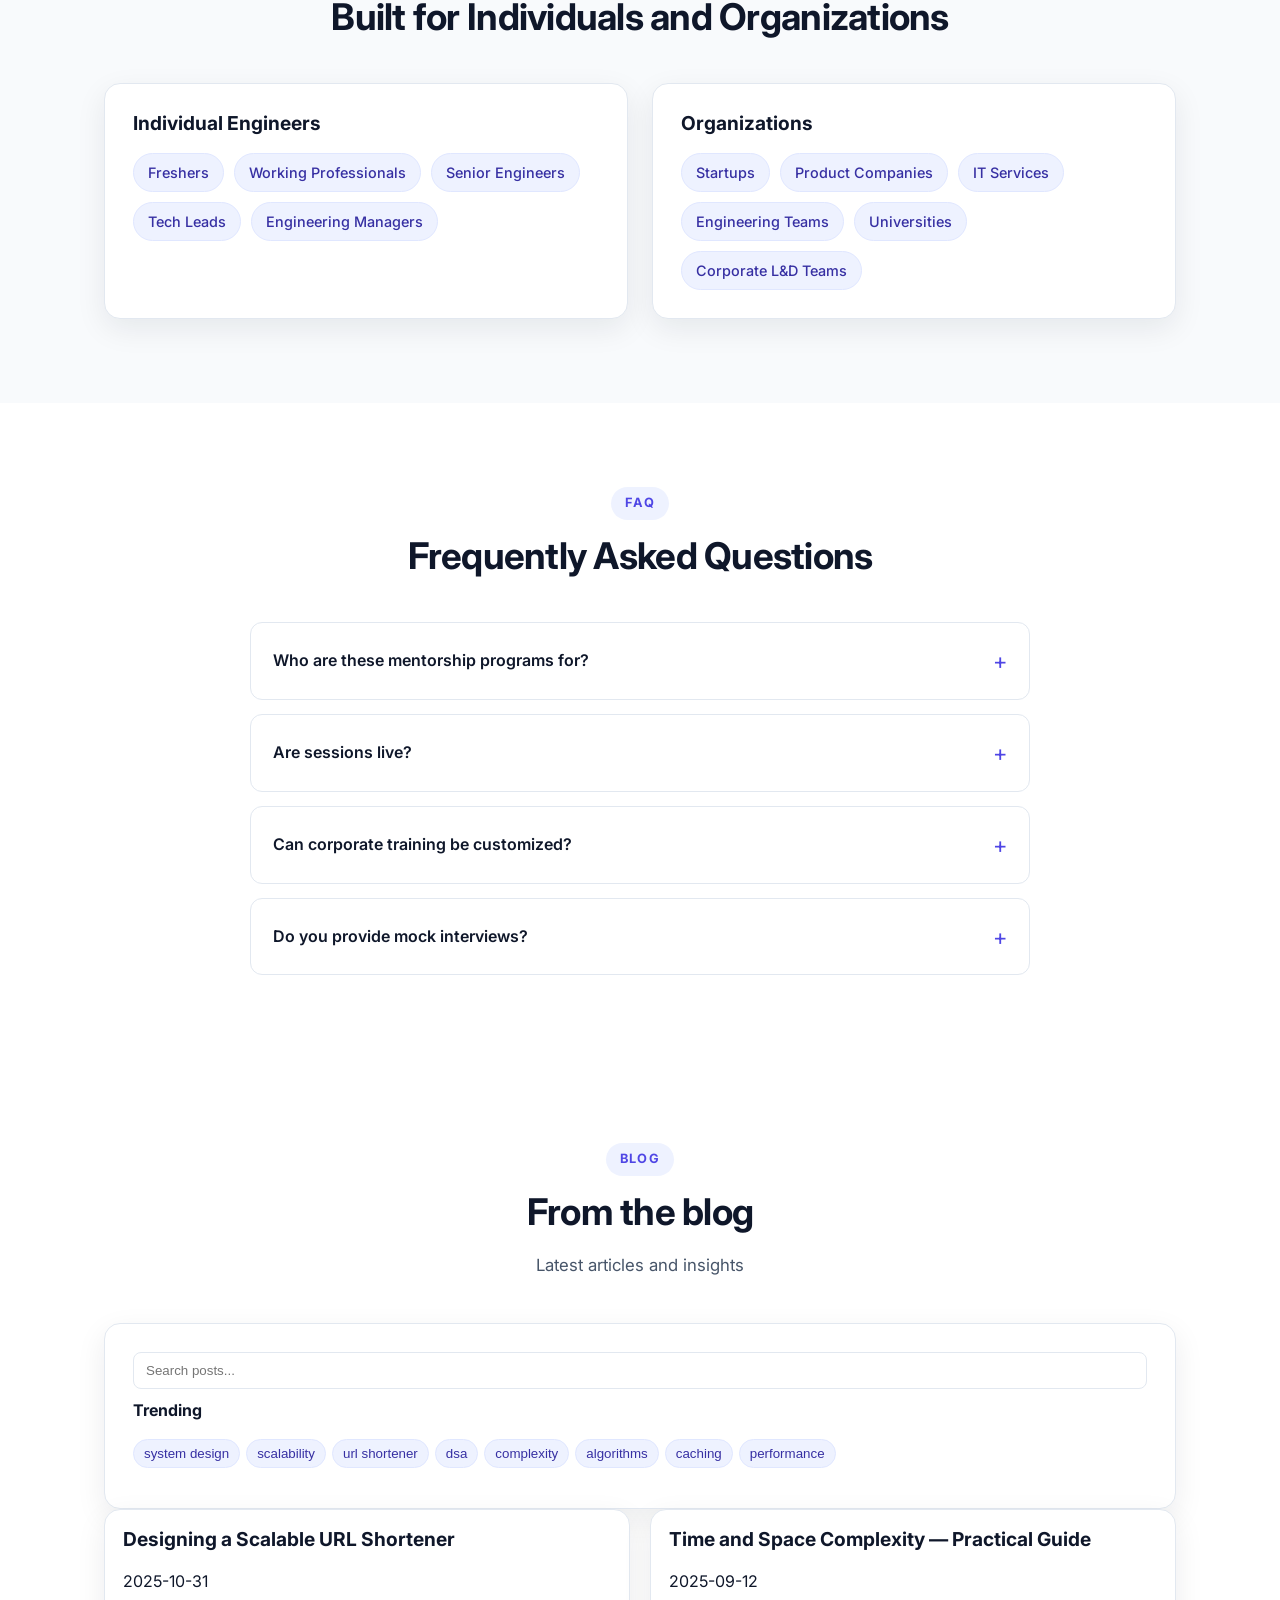
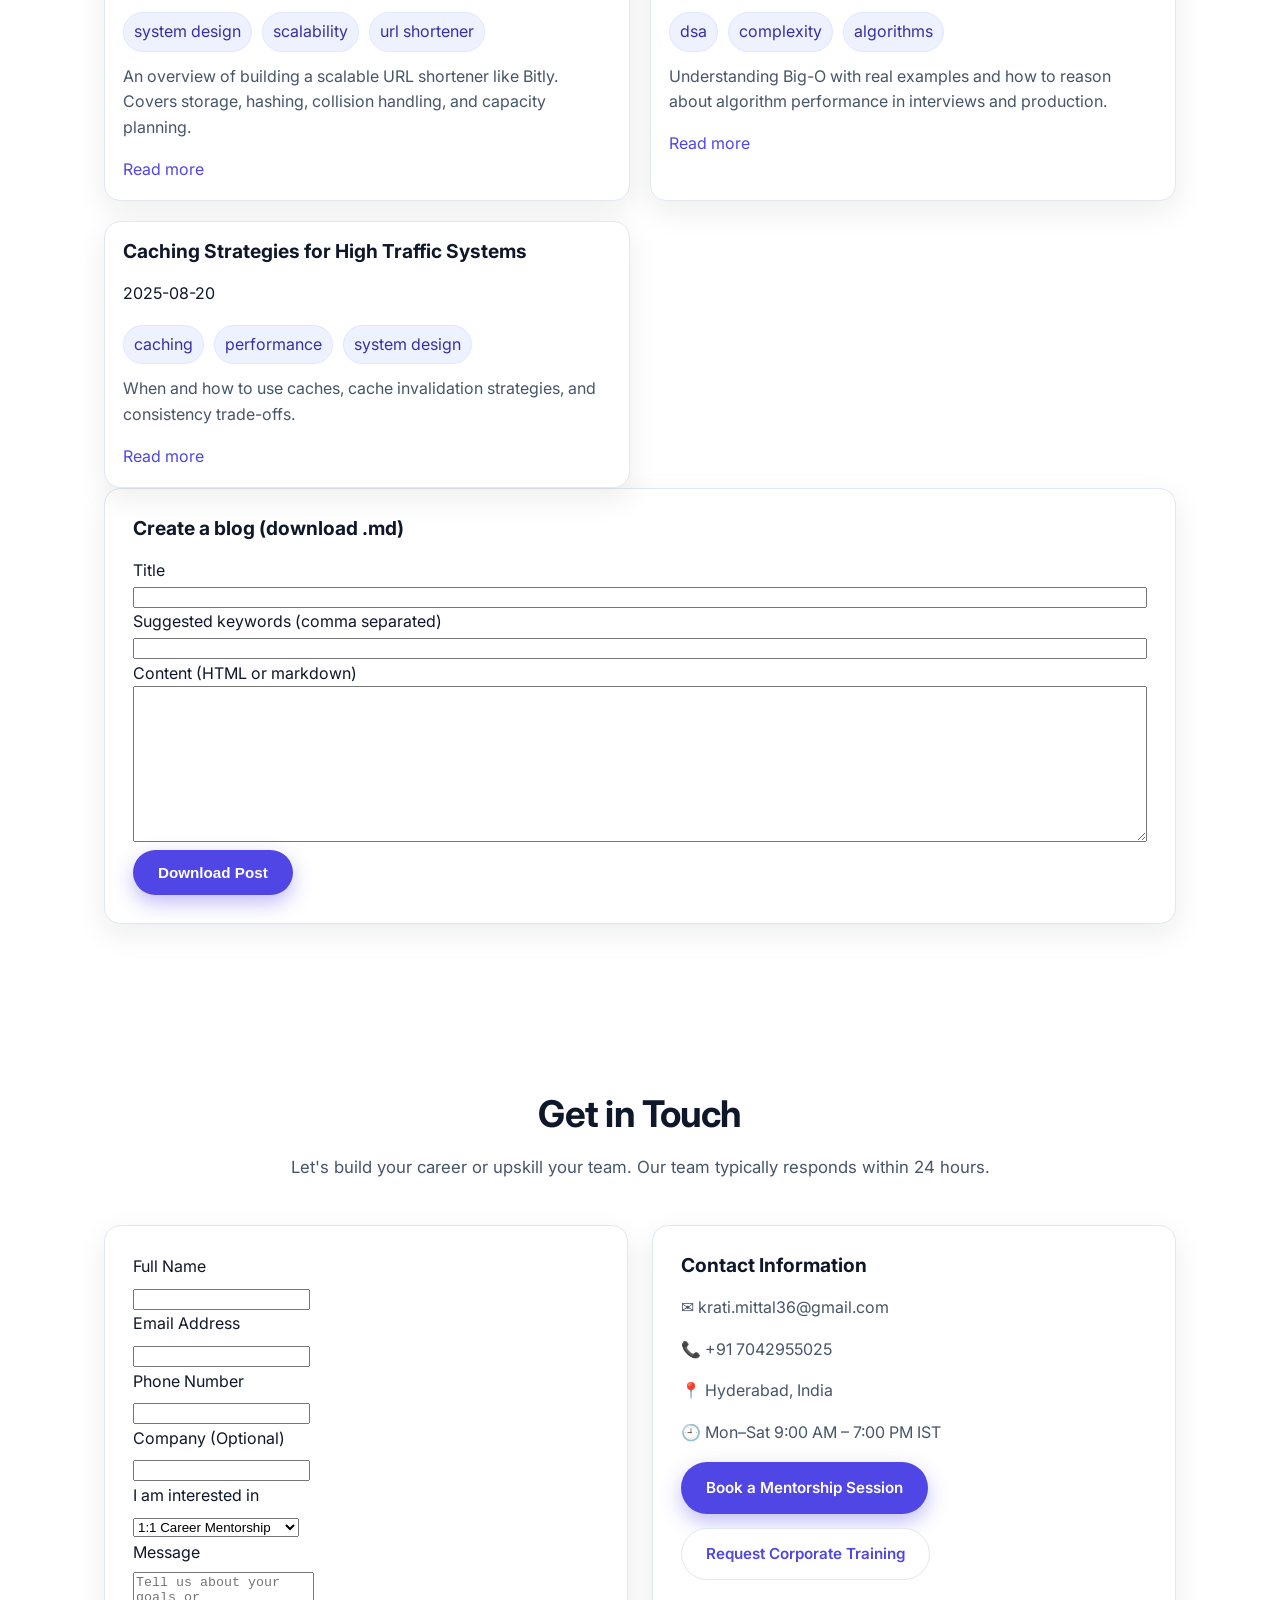
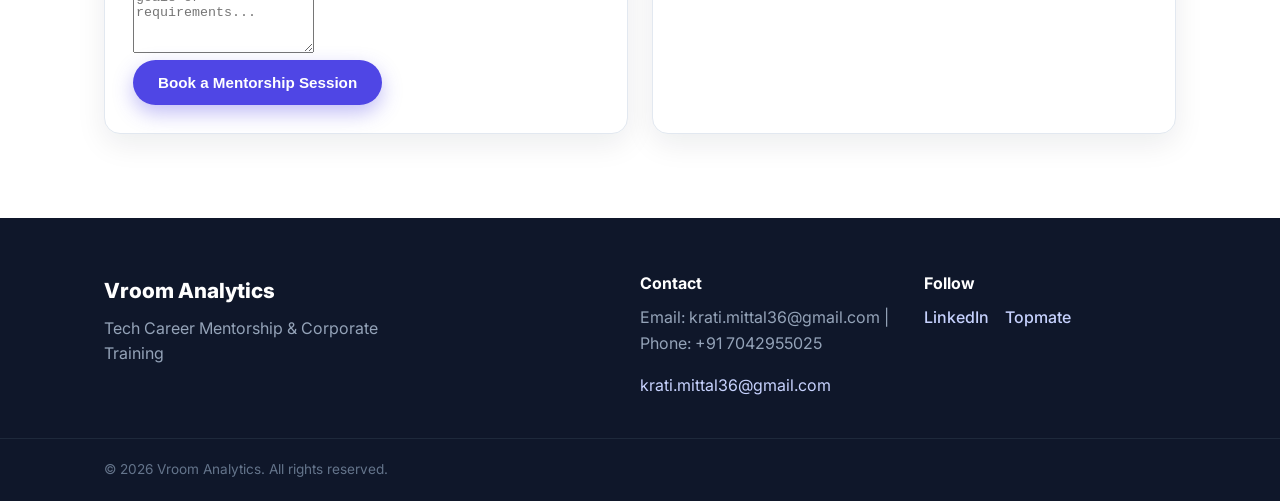
==== commit 86f47ec9: "Update site branding to Vroom Analytics Co-authored-by: Copilot App <223556219+Copilot@users.noreply" ====
--- a/index.html
+++ b/index.html
@@ -3,7 +3,7 @@
 <head>
   <meta charset="UTF-8" />
   <meta name="viewport" content="width=device-width, initial-scale=1.0" />
-  <title>HelloNexa — Tech Mentorship & Corporate Training</title>
+  <title>Vroom Analytics — Tech Mentorship & Corporate Training</title>
   <meta name="description" content="Expert software engineering mentorship and industry-focused corporate training. Crack interviews at top product companies and upskill your engineering teams." />
   <link rel="preconnect" href="https://fonts.googleapis.com" />
   <link rel="preconnect" href="https://fonts.gstatic.com" crossorigin />
@@ -14,7 +14,7 @@
   <!-- Navigation -->
   <header class="site-header" id="site-header">
     <div class="container nav-inner">
-      <a href="#hero" class="brand" id="brand-name">HelloNexa</a>
+      <a href="#hero" class="brand" id="brand-name">Vroom Analytics</a>
       <nav class="nav-links" id="nav-links"></nav>
       <button class="nav-toggle" id="nav-toggle" aria-label="Toggle navigation">
         <span></span><span></span><span></span>
